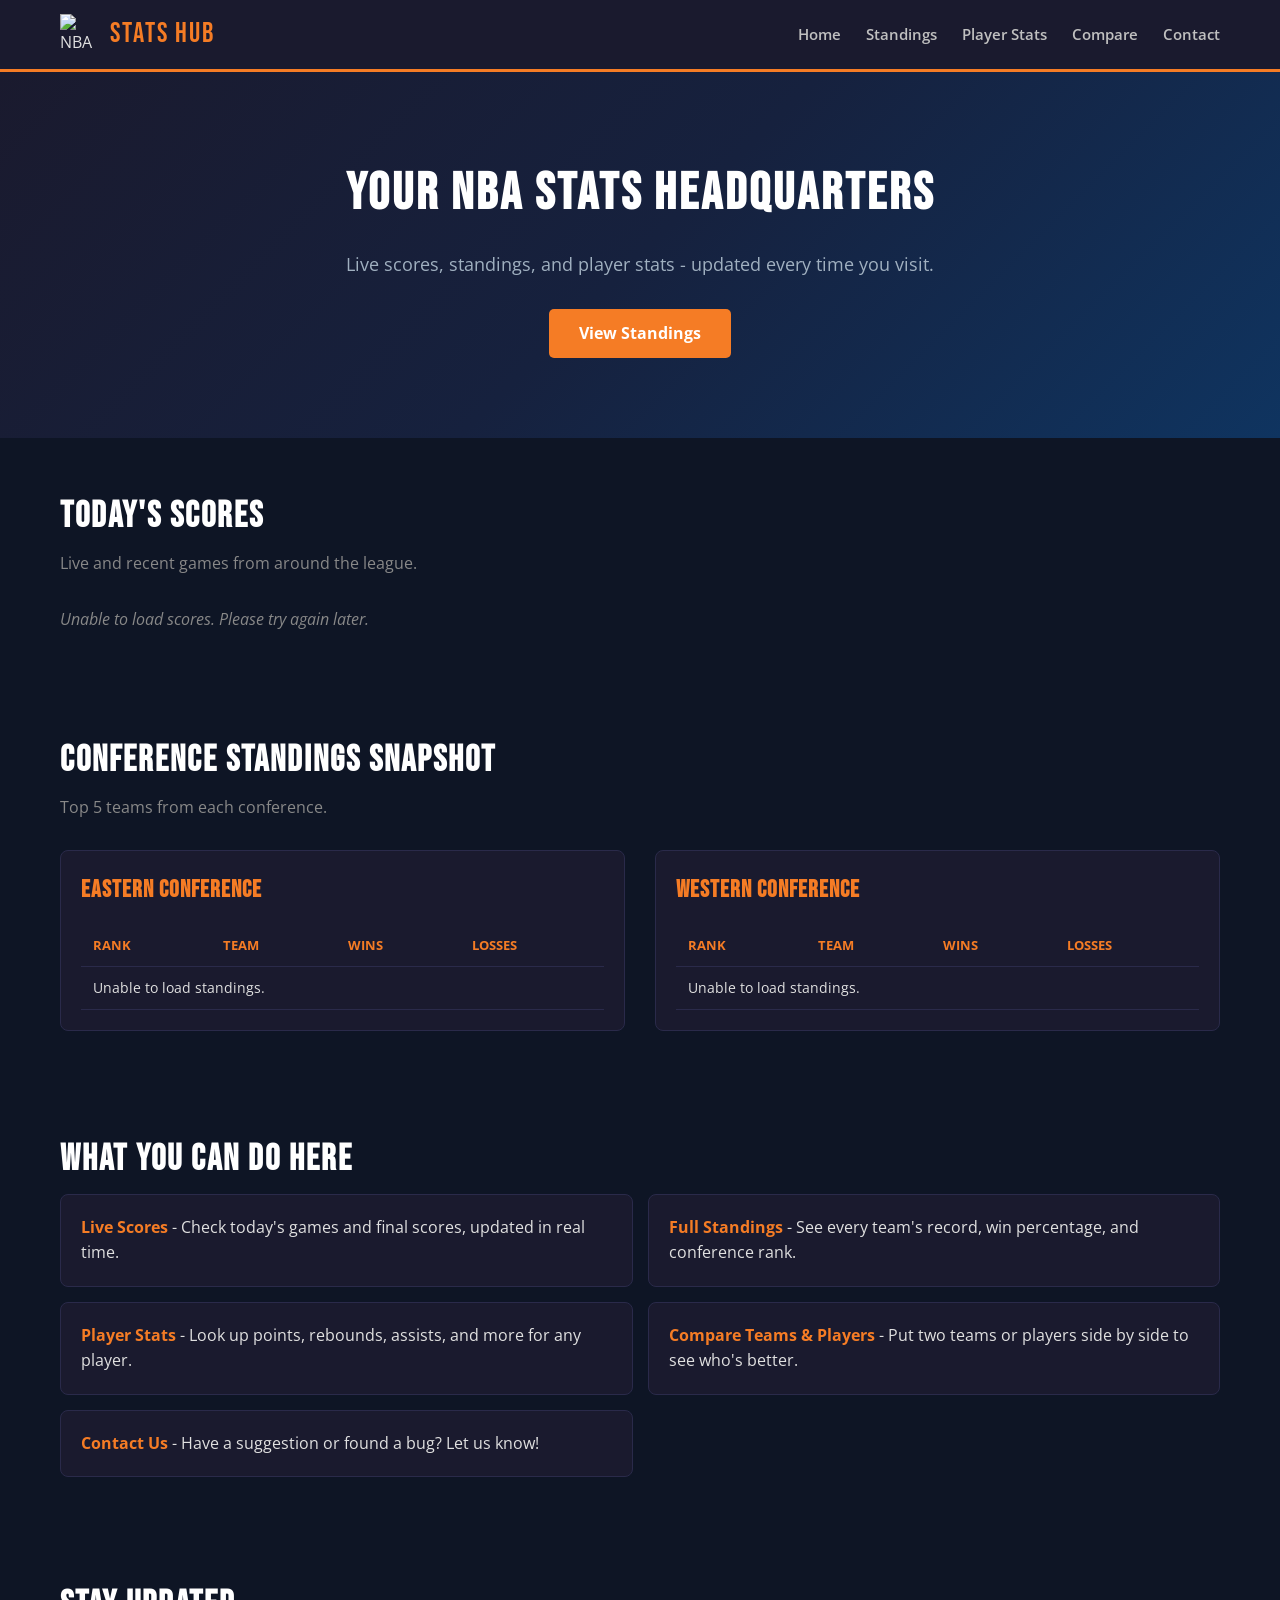
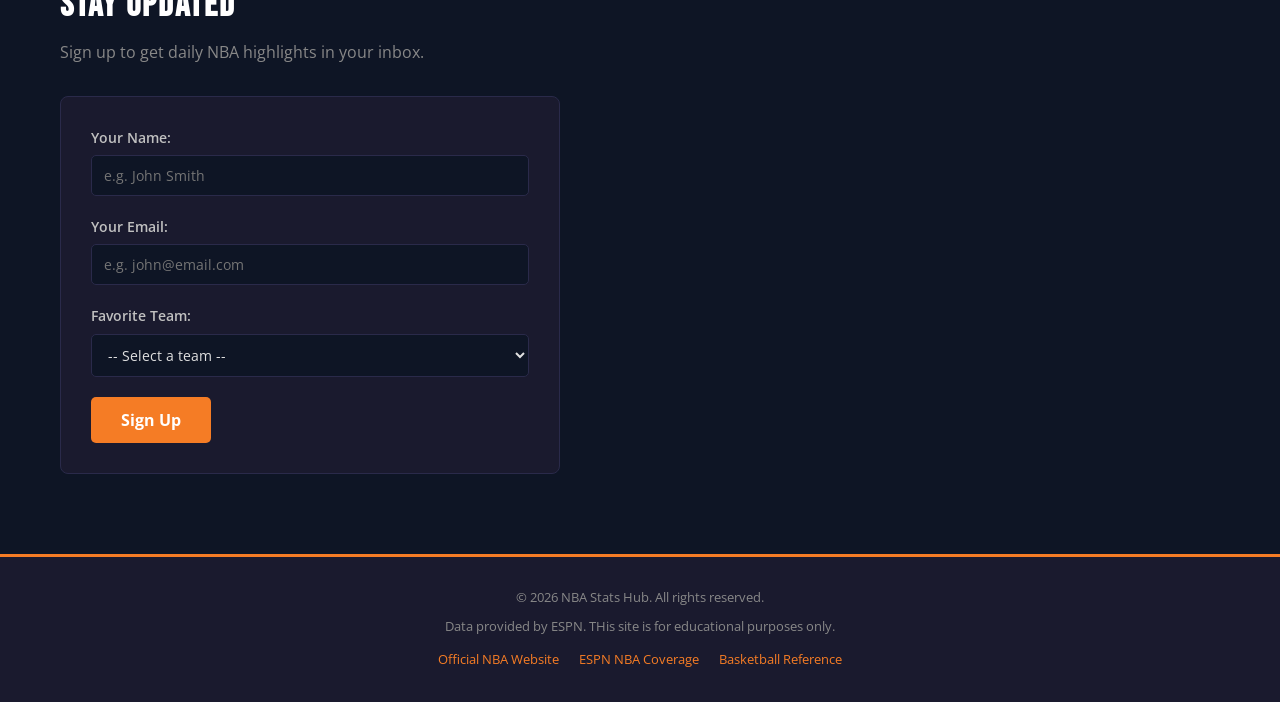
==== index.html @ 016072ae "used Claude to sample a JS script to test functionality." ====
<!DOCTYPE html>
<html lang="en">
    <head>
        <meta charset="UTF-8">
        <meta name="viewport" content="width=device-width, initial-scale=1.0">
        <meta name="description" content="Your one-stop destination for live NBA scores, team standings, players stats, and head-to-head comparisons. Updated every visit.">
        <meta name="author" content="NBA Stats Hub">
        <title>NBA Stats Hub - Live Scores, Stats & Comparisons</title>
        <link href="https://fonts.googleapis.com/css2?family=Bebas+Neue&family=Open+Sans:wght@400;600;700;&display=swap" rel="stylesheet">
        <link rel="stylesheet" href="indexstyles.css">
    </head>
    <body>
        <header>
            <div class="header-container">
                <div class="logo">
                    <img src="https://cdn.nba.com/logos/leagues/logo-nba.svg" alt="NBA Stats Hub Logo" class="logo-img">
                    <span class="logo-text">Stats Hub</span>
                </div>
                <button class="hamburger" id="hamburger" aria-label="Toggle navigation menu">&#9776</button>
                <nav id="nav-menu">
                    <ul class="nav-list">
                        <li>
                            <a href="index.html" class="nav-link active">Home</a>
                        </li>
                        <li>
                            <a href="standings.html" class="nav-link">Standings</a>
                        </li>
                        <li>
                            <a href="player.html" class="nav-link">Player Stats</a>
                        </li>
                        <li>
                            <a href="compare.html" class="nav-link">Compare</a>
                        </li>
                        <li>
                            <a href="contact.html" class="nav-link">Contact</a>
                        </li>
                    </ul>
                </nav>
            </div>
        </header>
        <section class="hero">
            <div class="hero-content">
                <h1>Your NBA Stats Headquarters</h1>
                <p>Live scores, standings, and player stats - updated every time you visit.</p>
                <a href="standings.html" class="hero-btn">View Standings</a>
            </div>
        </section>
        <main>
            <section class="section" id="scores-section">
                <h2 class="section-title">Today's Scores</h2>
                <p class="section-subtitle">Live and recent games from around the league.</p>
                <div class="scores-container" id="scores-container">
                    <p class="loading-msg">Loading scores...</p>
                </div>
            </section>
            <section class="section" id="standings-section">
                <h2 class="section-title">Conference Standings Snapshot</h2>
                <p class="section-subtitle">Top 5 teams from each conference.</p>
                <div class="standings-wrapper">
                    <div class="standings-box">
                        <h3>Eastern Conference</h3>
                        <table class="standings-table">
                            <thead>
                                <tr>
                                    <th>Rank</th>
                                    <th>Team</th>
                                    <th>Wins</th>
                                    <th>Losses</th>
                                </tr>
                            </thead>
                            <tbody id="east-standings">
                                <tr>
                                    <td colspan="4">Loading...</td>
                                </tr>
                            </tbody>
                        </table>
                    </div>
                    <div class="standings-box">
                        <h3>Western Conference</h3>
                        <table class="standings-table">
                            <thead>
                                <tr>
                                    <th>Rank</th>
                                    <th>Team</th>
                                    <th>Wins</th>
                                    <th>Losses</th>
                                </tr>
                            </thead>
                            <tbody id="west-standings">
                                <tr>
                                    <td colspan="4">Loading...</td>
                                </tr>
                            </tbody>
                        </table>
                    </div>
                </div>
            </section>
            <section class="section" id="features-section">
                <h2 class="section-title">What You Can Do Here</h2>
                <ul class="features-list">
                    <li>
                        <strong>Live Scores</strong> - Check today's games and final scores, updated in real time.
                    </li>
                    <li>
                        <strong>Full Standings</strong> - See every team's record, win percentage, and conference rank.
                    </li>
                    <li>
                        <strong>Player Stats</strong> - Look up points, rebounds, assists, and more for any player.
                    </li>
                    <li>
                        <strong>Compare Teams & Players</strong> - Put two teams or players side by side to see who's better.
                    </li>
                    <li>
                        <strong>Contact Us</strong> - Have a suggestion or found a bug? Let us know!
                    </li>
                </ul>
            </section>
            <section class="section" id="signup-section">
                <h2 class="section-title">Stay Updated</h2>
                <p class="section-subtitle">Sign up to get daily NBA highlights in your inbox.</p>
                <form id="signup-form" class="signup-form">
                    <div class="form-group">
                        <label for="user-name">Your Name:</label>
                        <input type="text" id="user-name" name="user-name" placeholder="e.g. John Smith" required>
                    </div>
                    <div class="form-group">
                        <label for="user-email">Your Email:</label>
                        <input type="email" id="user-email" name="user-email" placeholder="e.g. john@email.com" required>
                    </div>
                    <div class="form-group">
                        <label for="fav-team">Favorite Team:</label>
                        <select id="fav-team" name="fav-team">
                            <option value="">-- Select a team --</option>
                        </select>
                    </div>
                    <button type="submit" class="form-btn">Sign Up</button>
                </form>
                <div id="form-message" class="form-message"></div>
            </section>
        </main>
        <footer>
            <div class="footer-content">
                <p>&copy; 2026 NBA Stats Hub. All rights reserved.</p>
                <p>Data provided by ESPN. THis site is for educational purposes only.</p>
                <ul class="footer-links">
                    <li>
                        <a href="https://www.nba.com" target="_blank" rel="noopener noreferrer">Official NBA Website</a>
                    </li>
                    <li>
                        <a href="https://www.espn.com/nba/" target="_blank" rel="noopener noreferrer">ESPN NBA Coverage</a>
                    </li>
                    <li>
                        <a href="https://www.basketball-reference.com" target="_blank" rel="noopener noreferrer">Basketball Reference</a>
                    </li>
                </ul>
            </div>
        </footer>
        <script src="indexjs.js"></script>
    </body>
</html>
---- indexstyles.css ----
* {
    margin: 0;
    padding: 0;
    box-sizing: border-box;
}

body {
    font-family: "Open Sans", sans-serif;
    background-color: #0e1525;
    color: #e0e0e0;
    line-height: 1.6;
}

a {
    text-decoration: none;
    color: inherit;
}

img {
    max-width: 100%;
    height: auto;
}

header {
    background-color: #1a1a2e;
    border-bottom: 3px solid #f57c25;
    position: sticky;
    top: 0;
    z-index: 100;
}

.header-container {
    max-width: 1200px;
    margin: 0 auto;
    padding: 12px 20px;
    display: flex;
    justify-content: space-between;
    align-items: center;
}

.logo {
    display: flex;
    align-items: center;
    gap: 10px;
}

.logo-img {
    width: 40px;
    height: 40px;
}

.logo-text {
    font-family: "Bebas Neue", cursive;
    font-size: 28px;
    color: #f57c25;
    letter-spacing: 2px;
}

.hamburger {
    display: none;
    background: none;
    border: none;
    color: #f57c25;
    font-size: 28px;
    cursor: pointer;
}

.nav-list {
    list-style: none;
    display: flex;
    gap: 25px;
}

.nav-link {
    font-size: 15px;
    font-weight: 600;
    color: #c0c0c0;
    padding: 5px 0;
    transition: color 0.3s;
}

.nav-link:hover,
.nav-link:active {
    color: #f57c25;
    border-bottom: 2px solid #f57c25;
}

.hero {
    background: linear-gradient(135deg, #1a1a2e 0%, #16213e 50%, #0f3460 100%);
    text-align: center;
    padding: 80px 20px;
}

.hero h1 {
    font-family: "Bebas Neue", cursive;
    font-size: 52px;
    color: #ffffff;
    letter-spacing: 3px;
    margin-bottom: 15px;
}

.hero p {
    font-size: 18px;
    color: #a0b0c0;
    margin-bottom: 30px;
}

.hero-btn {
    display: inline-block;
    background-color: #f57c25;
    color: #ffffff;
    padding: 12px 30px;
    border-radius: 5px;
    font-weight: 700;
    font-size: 16px;
    transition: background-color 0.3s;
}

.hero-btn:hover {
    background-color: #d4691e;
}

.section {
    max-width: 1200px;
    margin: 0 auto;
    padding: 50px 20px;
}

.section-title {
    font-family: "Bebas Neue", cursive;
    font-size: 36px;
    color: #ffffff;
    letter-spacing: 2px;
    margin-bottom: 5px;
}

.section-subtitle {
    color: #888;
    margin-bottom: 30px;
}

.scores-container {
    display: flex;
    flex-wrap: wrap;
    gap: 15px;
}

.scored-card {
    background-color: #1a1a2e;
    border: 1px solid #2a2a4a;
    border-radius: 8px;
    padding: 20px;
    min-width: 250px;
    text-align: center;
    transition: border-color 0.3s;
}

.score-card:hover {
    border-color: #f57c25;
}

.score-card .teams {
    display: flex;
    justify-content: space-between;
    align-items: center;
    margin-bottom: 10px;
}

.score-card .team {
    display: flex;
    flex-direction: column;
    align-items: center;
    gap: 5px;
}

.score-card .team img {
    width: 50px;
    height: 50px;
}

.score-card .team-name {
    font-weight: 700;
    font-size: 14px;
}

.score-card .vs {
    font-family: "Bebas Neue", cursive;
    font-size: 20px;
    color: #f57c25;
}

.score-card .score {
    font-family: "Bebas Neue", cursive;
    font-size: 28px;
    color: #ffffff;
    margin-bottom: 5px;
}

.score-card .status {
    font-size: 12px;
    color: #888;
    text-transform: uppercase;
}

.score-card .status.live {
    color: #ff4444;
    font-weight: 700;
}

.loading-msg {
    color: #888;
    font-style: italic;
}

.no-games-msg {
    color: #888;
    font-style: italic;
    text-align: center;
    padding: 20px;
}

.standings-wrapper {
    display: flex;
    flex-wrap: wrap;
    gap: 30px;
}

.standings-box {
    flex: 1 1 400px;
    background-color: #1a1a2e;
    border-radius: 8px;
    padding: 20px;
    border: 1px solid #2a2a4a;
}

.standings-box h3 {
    font-family: "Bebas Neue", cursive;
    font-size: 24px;
    color: #f57c25;
    margin-bottom: 15px;
    letter-spacing: 1px;
}

.standings-table {
    width: 100%;
    border-collapse: collapse;
}

.standings-table th,
.standings-table td {
    padding: 10px 12px;
    text-align: left;
    border-bottom: 1px solid #2a2a4a;
}

.standings-table th {
    color: #f57c25;
    font-size: 13px;
    text-transform: uppercase;
}

.standings-table td {
    font-size: 14px;
}

.standings-table tbody tr:hover {
    background-color: #16213e;
}

.features-list {
    list-style: none;
    display: grid;
    grid-template-columns: 1fr 1fr;
    gap: 15px;
}

.features-list li {
    background-color: #1a1a2e;
    border: 1px solid #2a2a4a;
    border-radius: 8px;
    padding: 20px;
    transition: border-color 0.3s;
}

.features-list li:hover {
    border-color: #f57c25;
}

.features-list li strong {
    color: #f57c25;
}

.signup-form {
    max-width: 500px;
    background-color: #1a1a2e;
    border: 1px solid #2a2a4a;
    border-radius: 8px;
    padding: 30px;
}

.form-group {
    margin-bottom: 20px;
}

.form-group label {
    display: block;
    margin-bottom: 6px;
    font-weight: 600;
    font-size: 14px;
    color: #c0c0c0;
}

.form-group input,
.form-group select {
    width: 100%;
    padding: 10px 12px;
    border: 1px solid #2a2a4a;
    border-radius: 5px;
    background-color: #0e1525;
    color: #e0e0e0;
    font-size: 14px;
    font-family: "Open Sans", sans-serif;
}

.form-group input:focus,
.form-group select:focus {
    outline: none;
    border-color: #f57c25;
}

.form-btn {
    background-color: #f57c25;
    color: #ffffff;
    border: none;
    padding: 12px 30px;
    border-radius: 5px;
    font-size: 16px;
    font-weight: 700;
    cursor: pointer;
    font-family: "Open Sans", sans-serif;
    transition: background-color 0.3s;
}

.form-btn:hover {
    background-color: #d4691e;
}

.form-message {
    margin-top: 15px;
    padding: 12px;
    border-radius: 5px;
    font-weight: 600;
    display: none;
}

.form-message.success {
    display: block;
    background-color: #1a3d1a;
    color: #66cc66;
    border: 1px solid #2a5a2a;
}

.form-message.error {
    display: block;
    background-color: #3d1a1a;
    color: #cc6666;
    border: 1px solid #5a2a2a;
}

footer {
    background-color: #1a1a2e;
    border-top: 3px solid #f57c25;
    text-align: center;
    padding: 30px 20px;
    margin-top: 30px;
}

.footer-content p {
    font-size: 13px;
    color: #888;
    margin-bottom: 8px;
}

.footer-links {
    list-style: none;
    display: flex;
    justify-content: center;
    gap: 20px;
    margin-top: 10px;
}

.footer-links a {
    color: #f57c25;
    font-size: 13px;
    transition: color 0.3s;
}

.footer-links a:hover {
    color: #ffffff;
}

@media (max-width: 768px) {
    .hamburger {
        display: block;
    }

    #nav-menu {
        display: none;
        width: 100%
    }

    #nav-menu.open {
        display: block;
    }

    .header-container {
        flex-wrap: wrap;
    }

    .nav-list {
        flex-direction: column;
        gap: 0;
        width: 100%;
        margin-top: 10px;
    }

    .nav-link {
        display: block;
        padding: 10px 0;
        border-bottom: 1px solid #2a2a4a;
    }

    .hero h1 {
        font-size: 36px;
    }

    .hero p {
        font-size: 16px;
    }

    .features-list {
        grid-template-columns: 1fr;
    }

    .standings-wrapper {
        flex-direction: column;
    }

    .footer-links {
        flex-direction: column;
        gap: 8px;
    }
}

@media (max-width: 480px) {
    .hero h1 {
        font-size: 28px;
    }

    .section-title {
        font-size: 28px;
    }

    .score-card {
        min-width: 100%
    }
}
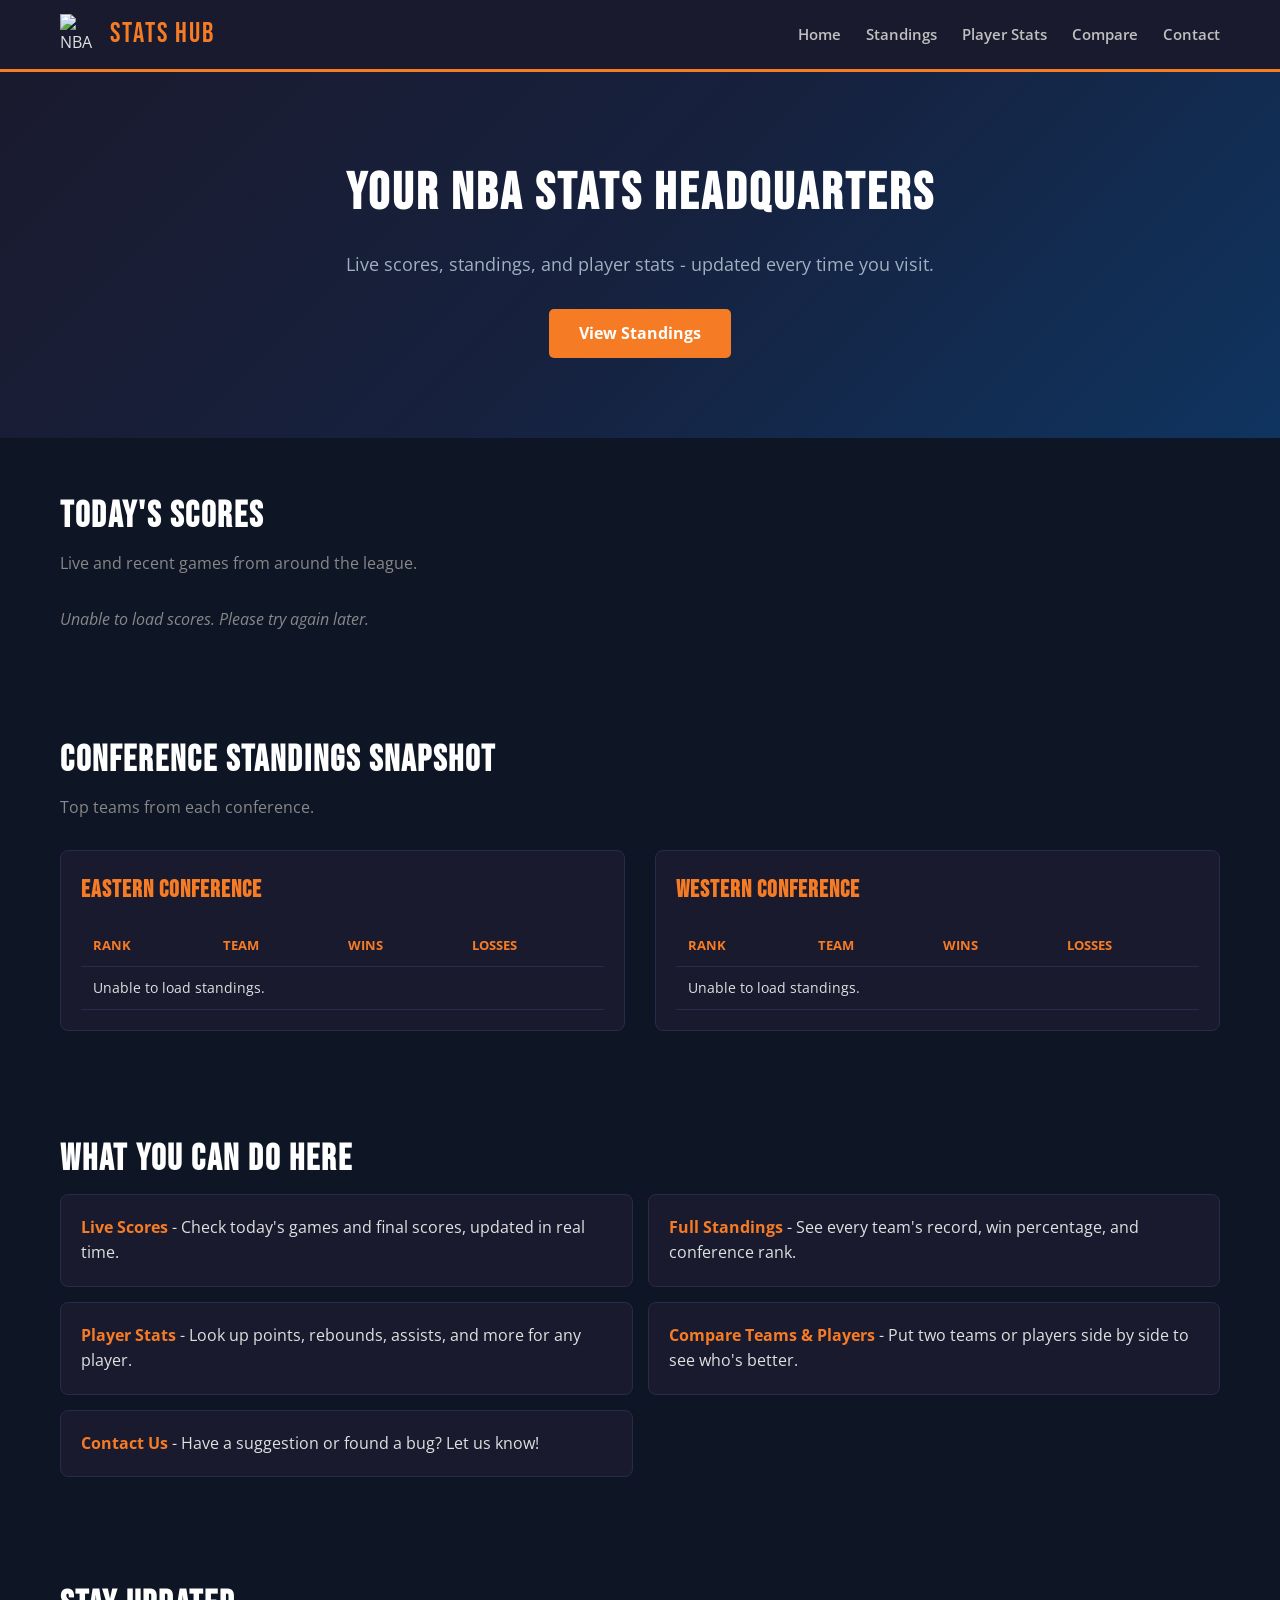
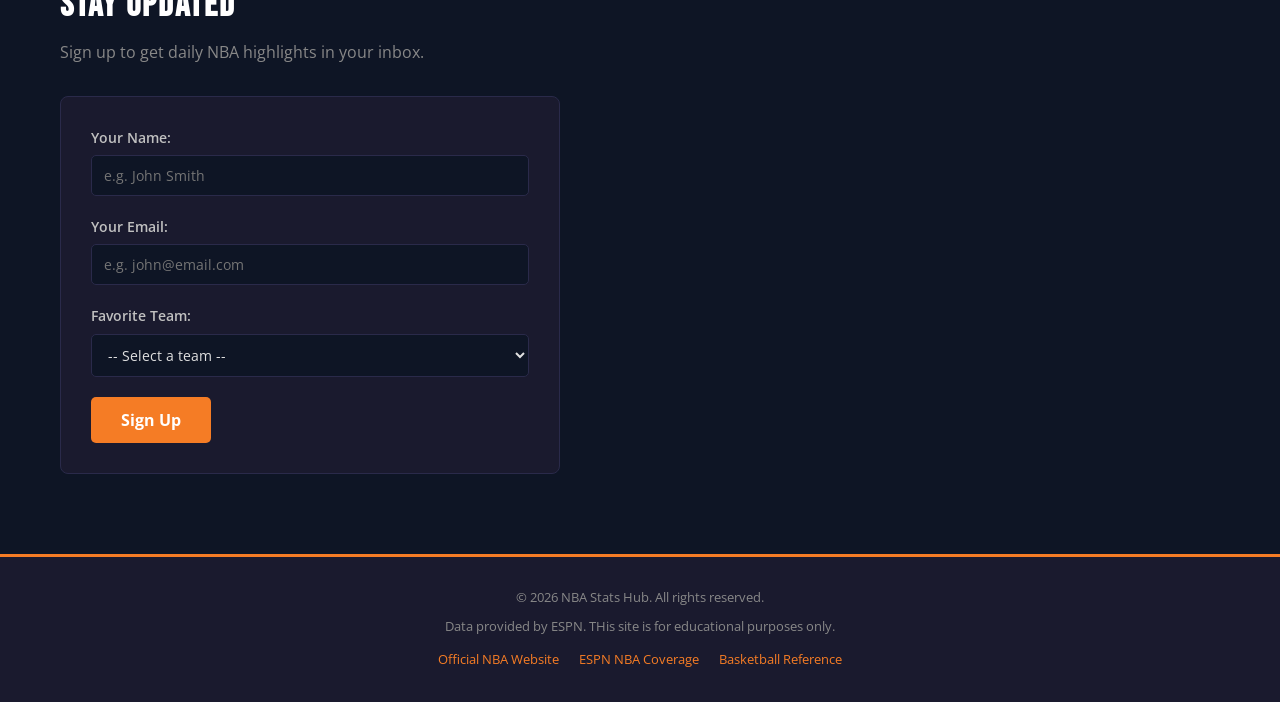
==== commit 8e77789f: "." ====
--- a/index.html
+++ b/index.html
@@ -7,7 +7,7 @@
         <meta name="author" content="NBA Stats Hub">
         <title>NBA Stats Hub - Live Scores, Stats & Comparisons</title>
         <link href="https://fonts.googleapis.com/css2?family=Bebas+Neue&family=Open+Sans:wght@400;600;700;&display=swap" rel="stylesheet">
-        <link rel="stylesheet" href="indexstyles.css">
+        <link rel="stylesheet" href="styles.css">
     </head>
     <body>
         <header>
@@ -55,7 +55,7 @@
             </section>
             <section class="section" id="standings-section">
                 <h2 class="section-title">Conference Standings Snapshot</h2>
-                <p class="section-subtitle">Top 5 teams from each conference.</p>
+                <p class="section-subtitle">Top teams from each conference.</p>
                 <div class="standings-wrapper">
                     <div class="standings-box">
                         <h3>Eastern Conference</h3>
@@ -155,6 +155,6 @@
                 </ul>
             </div>
         </footer>
-        <script src="indexjs.js"></script>
+        <script src="script.js"></script>
     </body>
 </html>
--- a/styles.css
+++ b/styles.css
@@ -0,0 +1,467 @@
+* {
+    margin: 0;
+    padding: 0;
+    box-sizing: border-box;
+}
+
+body {
+    font-family: "Open Sans", sans-serif;
+    background-color: #0e1525;
+    color: #e0e0e0;
+    line-height: 1.6;
+}
+
+a {
+    text-decoration: none;
+    color: inherit;
+}
+
+img {
+    max-width: 100%;
+    height: auto;
+}
+
+header {
+    background-color: #1a1a2e;
+    border-bottom: 3px solid #f57c25;
+    position: sticky;
+    top: 0;
+    z-index: 100;
+}
+
+.header-container {
+    max-width: 1200px;
+    margin: 0 auto;
+    padding: 12px 20px;
+    display: flex;
+    justify-content: space-between;
+    align-items: center;
+}
+
+.logo {
+    display: flex;
+    align-items: center;
+    gap: 10px;
+}
+
+.logo-img {
+    width: 40px;
+    height: 40px;
+}
+
+.logo-text {
+    font-family: "Bebas Neue";
+    font-size: 28px;
+    color: #f57c25;
+    letter-spacing: 2px;
+}
+
+.hamburger {
+    display: none;
+    background: none;
+    border: none;
+    color: #f57c25;
+    font-size: 28px;
+    cursor: pointer;
+}
+
+.nav-list {
+    list-style: none;
+    display: flex;
+    gap: 25px;
+}
+
+.nav-link {
+    font-size: 15px;
+    font-weight: 600;
+    color: #c0c0c0;
+    padding: 5px 0;
+    transition: color 0.3s;
+}
+
+.nav-link:hover,
+.nav-link:active {
+    color: #f57c25;
+    border-bottom: 2px solid #f57c25;
+}
+
+.hero {
+    background: linear-gradient(135deg, #1a1a2e 0%, #16213e 50%, #0f3460 100%);
+    text-align: center;
+    padding: 80px 20px;
+}
+
+.hero h1 {
+    font-family: "Bebas Neue";
+    font-size: 52px;
+    color: #ffffff;
+    letter-spacing: 3px;
+    margin-bottom: 15px;
+}
+
+.hero p {
+    font-size: 18px;
+    color: #a0b0c0;
+    margin-bottom: 30px;
+}
+
+.hero-btn {
+    display: inline-block;
+    background-color: #f57c25;
+    color: #ffffff;
+    padding: 12px 30px;
+    border-radius: 5px;
+    font-weight: 700;
+    font-size: 16px;
+    transition: background-color 0.3s;
+}
+
+.hero-btn:hover {
+    background-color: #d4691e;
+}
+
+.section {
+    max-width: 1200px;
+    margin: 0 auto;
+    padding: 50px 20px;
+}
+
+.section-title {
+    font-family: "Bebas Neue";
+    font-size: 36px;
+    color: #ffffff;
+    letter-spacing: 2px;
+    margin-bottom: 5px;
+}
+
+.section-subtitle {
+    color: #888;
+    margin-bottom: 30px;
+}
+
+.scores-container {
+    display: flex;
+    flex-wrap: wrap;
+    gap: 15px;
+}
+
+.scored-card {
+    background-color: #1a1a2e;
+    border: 1px solid #2a2a4a;
+    border-radius: 8px;
+    padding: 20px;
+    min-width: 250px;
+    text-align: center;
+    transition: border-color 0.3s;
+}
+
+.score-card:hover {
+    border-color: #f57c25;
+}
+
+.score-card .teams {
+    display: flex;
+    justify-content: space-between;
+    align-items: center;
+    margin-bottom: 10px;
+}
+
+.score-card .team {
+    display: flex;
+    flex-direction: column;
+    align-items: center;
+    gap: 5px;
+}
+
+.score-card .team img {
+    width: 50px;
+    height: 50px;
+}
+
+.score-card .team-name {
+    font-weight: 700;
+    font-size: 14px;
+}
+
+.score-card .vs {
+    font-family: "Bebas Neue";
+    font-size: 20px;
+    color: #f57c25;
+}
+
+.score-card .score {
+    font-family: "Bebas Neue";
+    font-size: 28px;
+    color: #ffffff;
+    margin-bottom: 5px;
+}
+
+.score-card .status {
+    font-size: 12px;
+    color: #888;
+    text-transform: uppercase;
+}
+
+.score-card .status.live {
+    color: #ff4444;
+    font-weight: 700;
+}
+
+.loading-msg {
+    color: #888;
+    font-style: italic;
+}
+
+.no-games-msg {
+    color: #888;
+    font-style: italic;
+    text-align: center;
+    padding: 20px;
+}
+
+.standings-wrapper {
+    display: flex;
+    flex-wrap: wrap;
+    gap: 30px;
+}
+
+.standings-box {
+    flex: 1 1 400px;
+    background-color: #1a1a2e;
+    border-radius: 8px;
+    padding: 20px;
+    border: 1px solid #2a2a4a;
+}
+
+.standings-box h3 {
+    font-family: "Bebas Neue";
+    font-size: 24px;
+    color: #f57c25;
+    margin-bottom: 15px;
+    letter-spacing: 1px;
+}
+
+.standings-table {
+    width: 100%;
+    border-collapse: collapse;
+}
+
+.standings-table th,
+.standings-table td {
+    padding: 10px 12px;
+    text-align: left;
+    border-bottom: 1px solid #2a2a4a;
+}
+
+.standings-table th {
+    color: #f57c25;
+    font-size: 13px;
+    text-transform: uppercase;
+}
+
+.standings-table td {
+    font-size: 14px;
+}
+
+.standings-table tbody tr:hover {
+    background-color: #16213e;
+}
+
+.features-list {
+    list-style: none;
+    display: grid;
+    grid-template-columns: 1fr 1fr;
+    gap: 15px;
+}
+
+.features-list li {
+    background-color: #1a1a2e;
+    border: 1px solid #2a2a4a;
+    border-radius: 8px;
+    padding: 20px;
+    transition: border-color 0.3s;
+}
+
+.features-list li:hover {
+    border-color: #f57c25;
+}
+
+.features-list li strong {
+    color: #f57c25;
+}
+
+.signup-form {
+    max-width: 500px;
+    background-color: #1a1a2e;
+    border: 1px solid #2a2a4a;
+    border-radius: 8px;
+    padding: 30px;
+}
+
+.form-group {
+    margin-bottom: 20px;
+}
+
+.form-group label {
+    display: block;
+    margin-bottom: 6px;
+    font-weight: 600;
+    font-size: 14px;
+    color: #c0c0c0;
+}
+
+.form-group input,
+.form-group select {
+    width: 100%;
+    padding: 10px 12px;
+    border: 1px solid #2a2a4a;
+    border-radius: 5px;
+    background-color: #0e1525;
+    color: #e0e0e0;
+    font-size: 14px;
+    font-family: "Open Sans", sans-serif;
+}
+
+.form-group input:focus,
+.form-group select:focus {
+    outline: none;
+    border-color: #f57c25;
+}
+
+.form-btn {
+    background-color: #f57c25;
+    color: #ffffff;
+    border: none;
+    padding: 12px 30px;
+    border-radius: 5px;
+    font-size: 16px;
+    font-weight: 700;
+    cursor: pointer;
+    font-family: "Open Sans", sans-serif;
+    transition: background-color 0.3s;
+}
+
+.form-btn:hover {
+    background-color: #d4691e;
+}
+
+.form-message {
+    margin-top: 15px;
+    padding: 12px;
+    border-radius: 5px;
+    font-weight: 600;
+    display: none;
+}
+
+.form-message.success {
+    display: block;
+    background-color: #1a3d1a;
+    color: #66cc66;
+    border: 1px solid #2a5a2a;
+}
+
+.form-message.error {
+    display: block;
+    background-color: #3d1a1a;
+    color: #cc6666;
+    border: 1px solid #5a2a2a;
+}
+
+footer {
+    background-color: #1a1a2e;
+    border-top: 3px solid #f57c25;
+    text-align: center;
+    padding: 30px 20px;
+    margin-top: 30px;
+}
+
+.footer-content p {
+    font-size: 13px;
+    color: #888;
+    margin-bottom: 8px;
+}
+
+.footer-links {
+    list-style: none;
+    display: flex;
+    justify-content: center;
+    gap: 20px;
+    margin-top: 10px;
+}
+
+.footer-links a {
+    color: #f57c25;
+    font-size: 13px;
+    transition: color 0.3s;
+}
+
+.footer-links a:hover {
+    color: #ffffff;
+}
+
+@media (max-width: 768px) {
+    .hamburger {
+        display: block;
+    }
+
+    #nav-menu {
+        display: none;
+        width: 100%
+    }
+
+    #nav-menu.open {
+        display: block;
+    }
+
+    .header-container {
+        flex-wrap: wrap;
+    }
+
+    .nav-list {
+        flex-direction: column;
+        gap: 0;
+        width: 100%;
+        margin-top: 10px;
+    }
+
+    .nav-link {
+        display: block;
+        padding: 10px 0;
+        border-bottom: 1px solid #2a2a4a;
+    }
+
+    .hero h1 {
+        font-size: 36px;
+    }
+
+    .hero p {
+        font-size: 16px;
+    }
+
+    .features-list {
+        grid-template-columns: 1fr;
+    }
+
+    .standings-wrapper {
+        flex-direction: column;
+    }
+
+    .footer-links {
+        flex-direction: column;
+        gap: 8px;
+    }
+}
+
+@media (max-width: 480px) {
+    .hero h1 {
+        font-size: 28px;
+    }
+
+    .section-title {
+        font-size: 28px;
+    }
+
+    .score-card {
+        min-width: 100%
+    }
+}
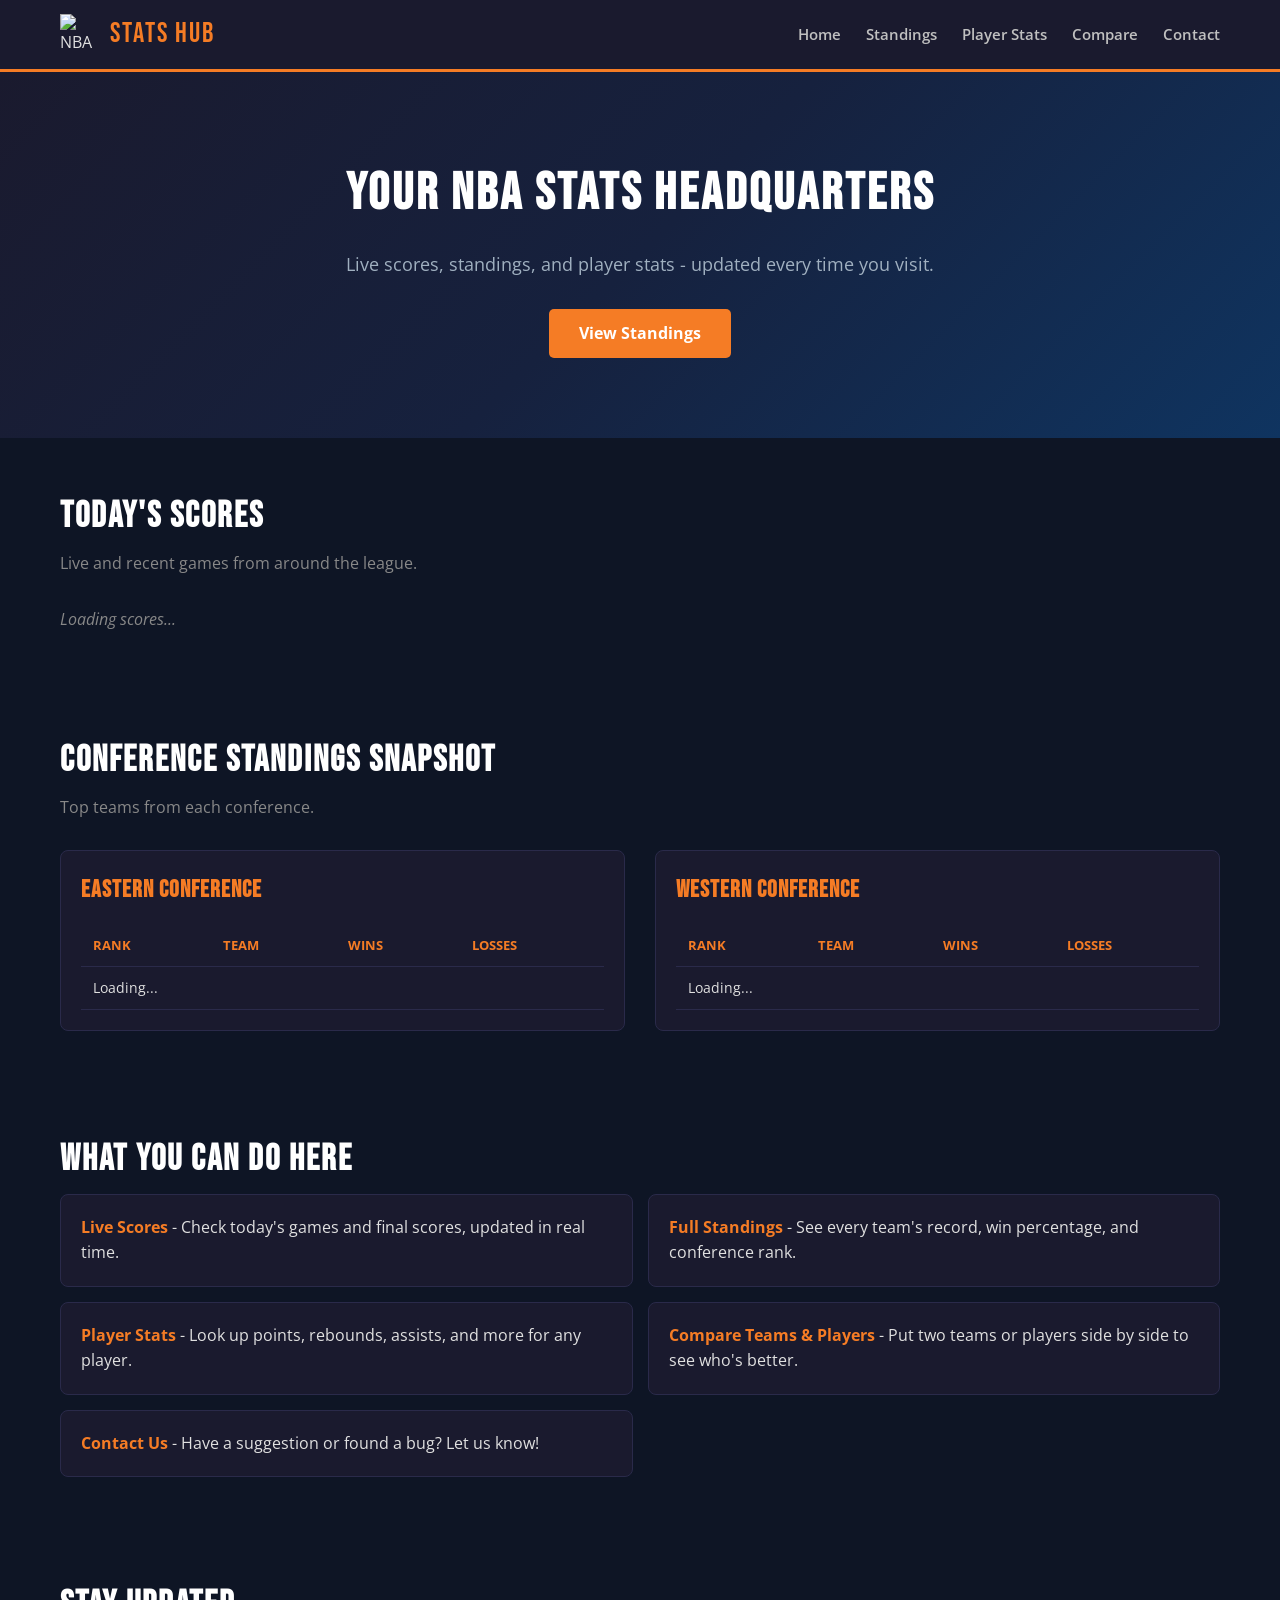
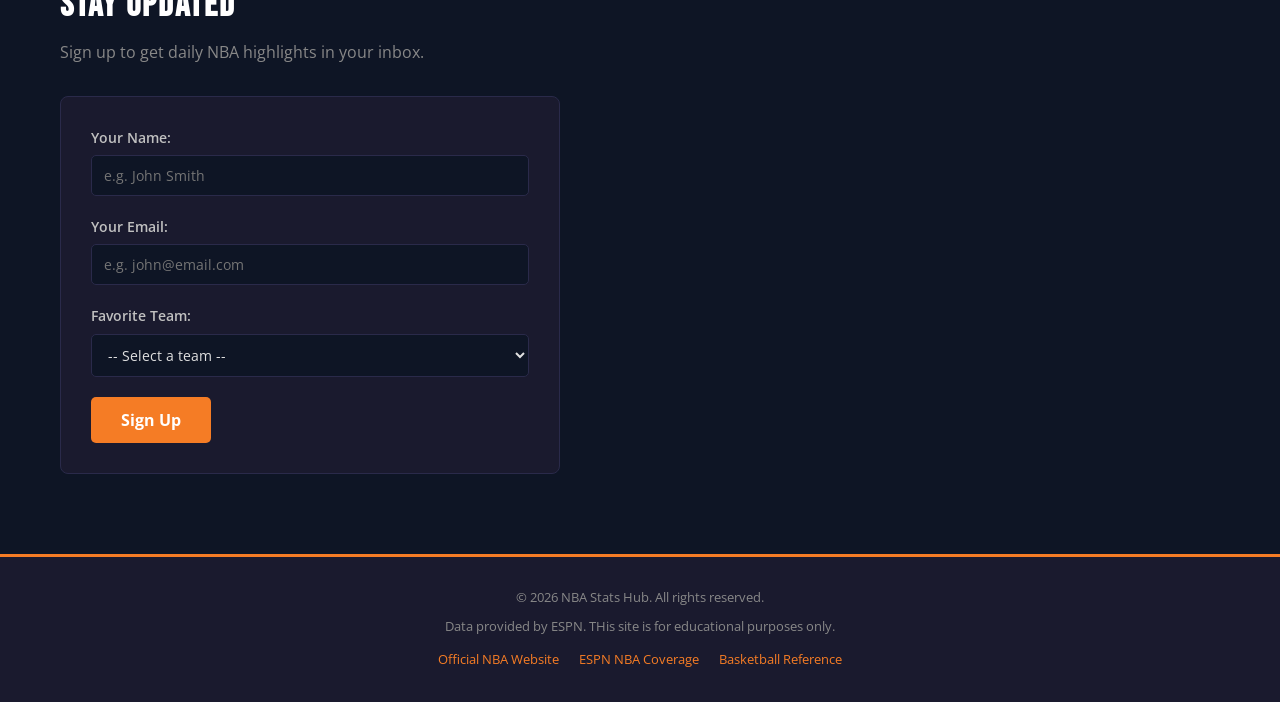
==== commit 01e6ce81: "test" ====
--- a/index.html
+++ b/index.html
@@ -155,6 +155,6 @@
                 </ul>
             </div>
         </footer>
-        <script src="script.js"></script>
+        <script src="2script.js"></script>
     </body>
 </html>
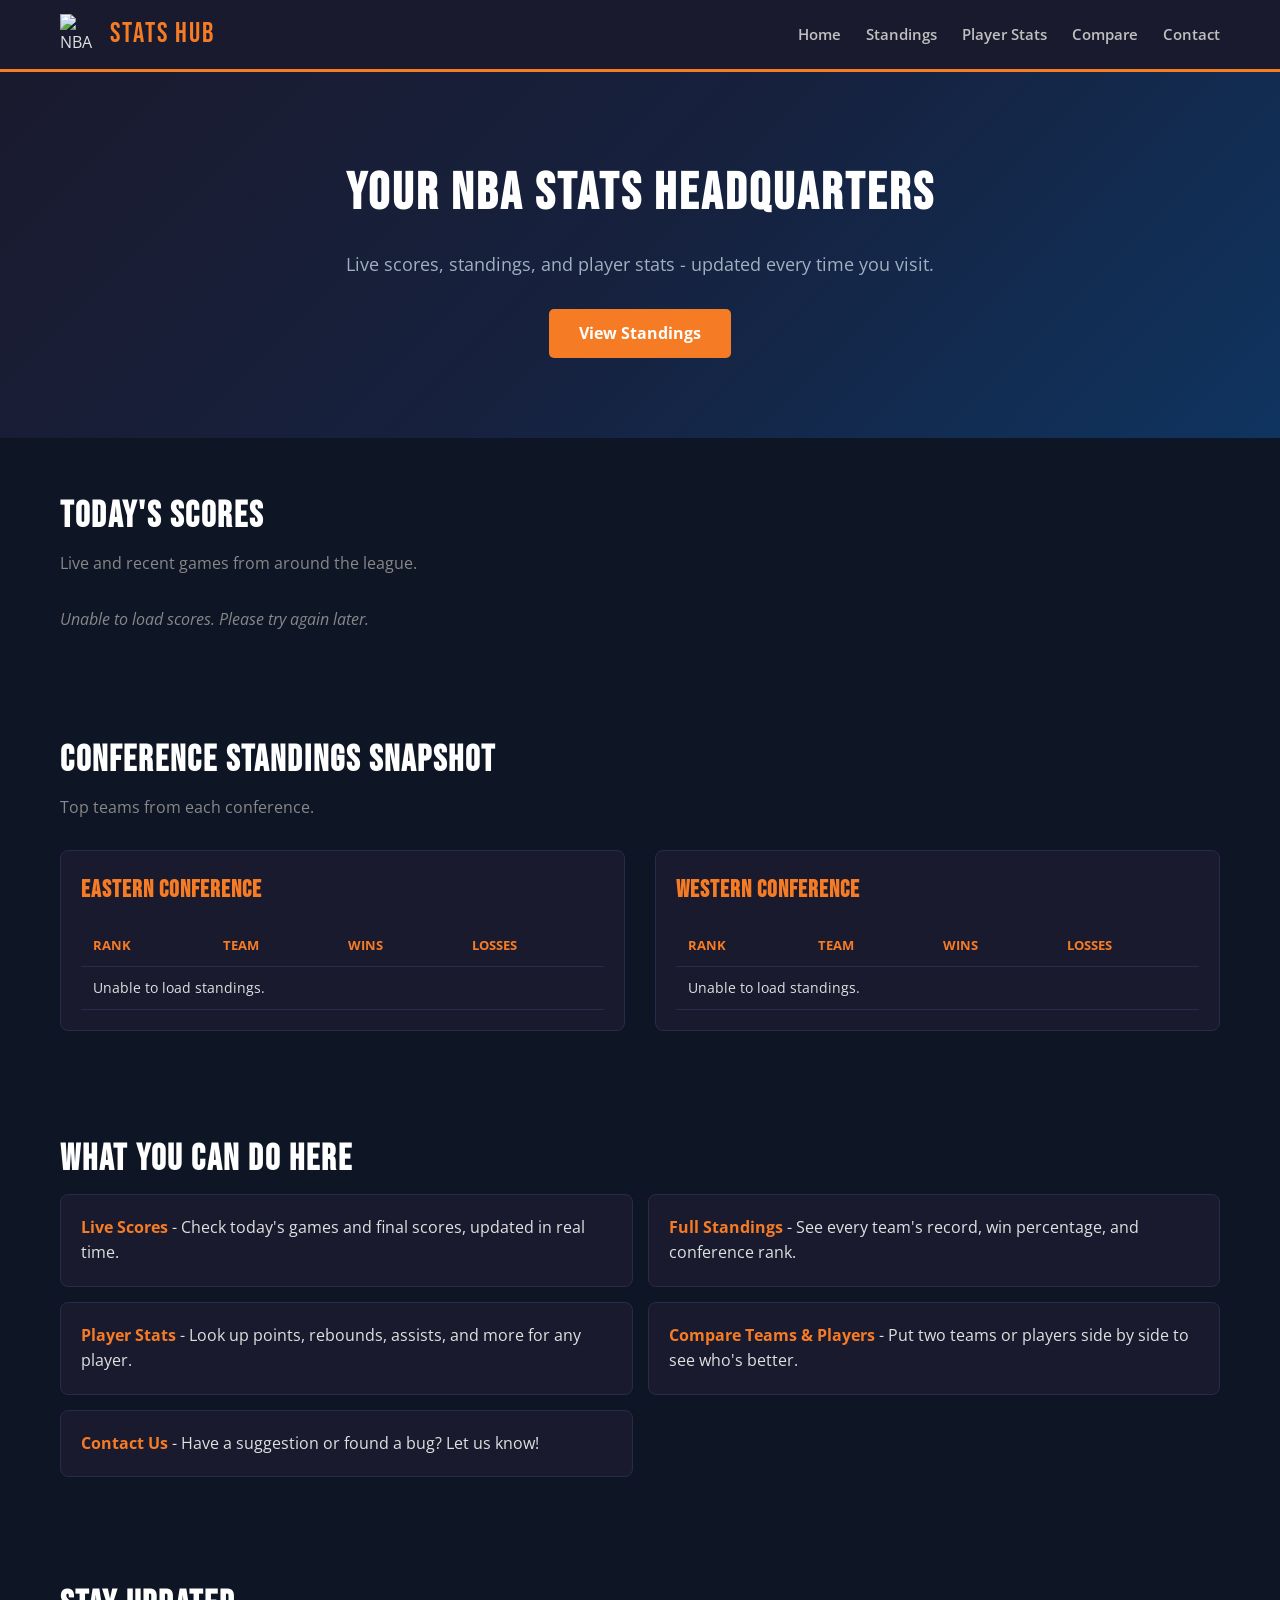
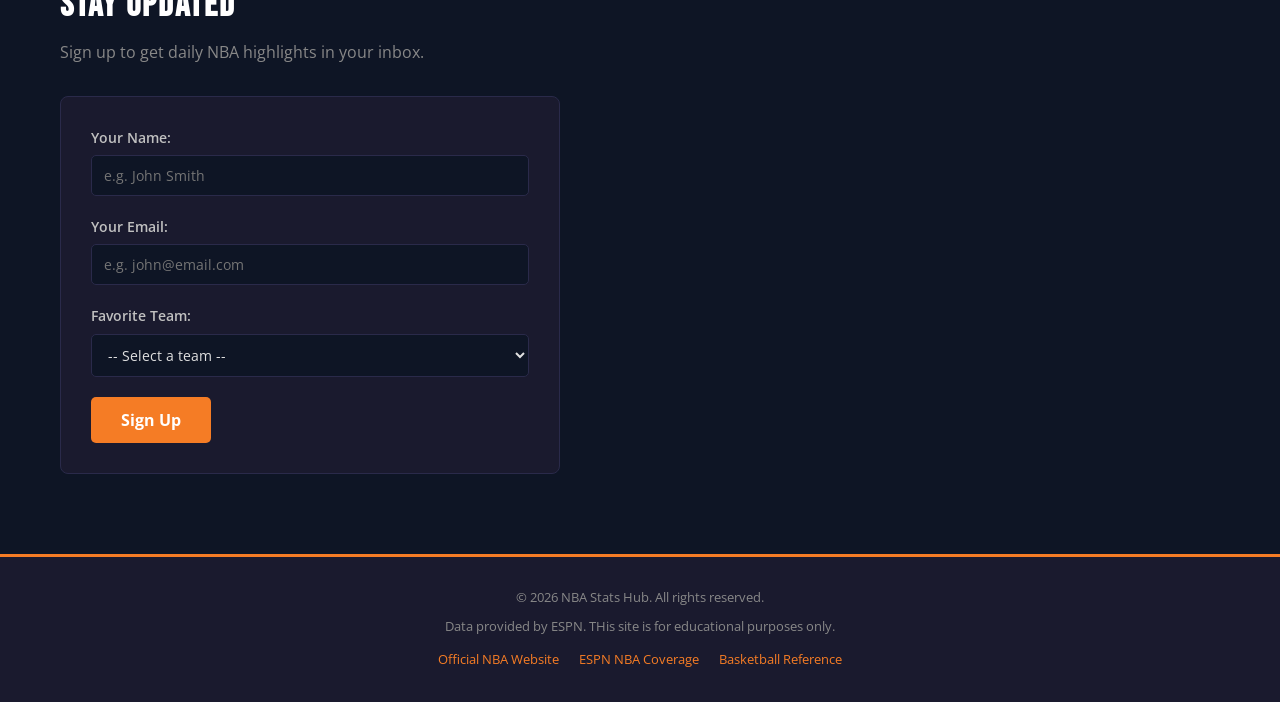
==== commit 41d76ded: "reinstert js" ====
--- a/index.html
+++ b/index.html
@@ -155,6 +155,6 @@
                 </ul>
             </div>
         </footer>
-        <script src="2script.js"></script>
+        <script src="script.js"></script>
     </body>
 </html>
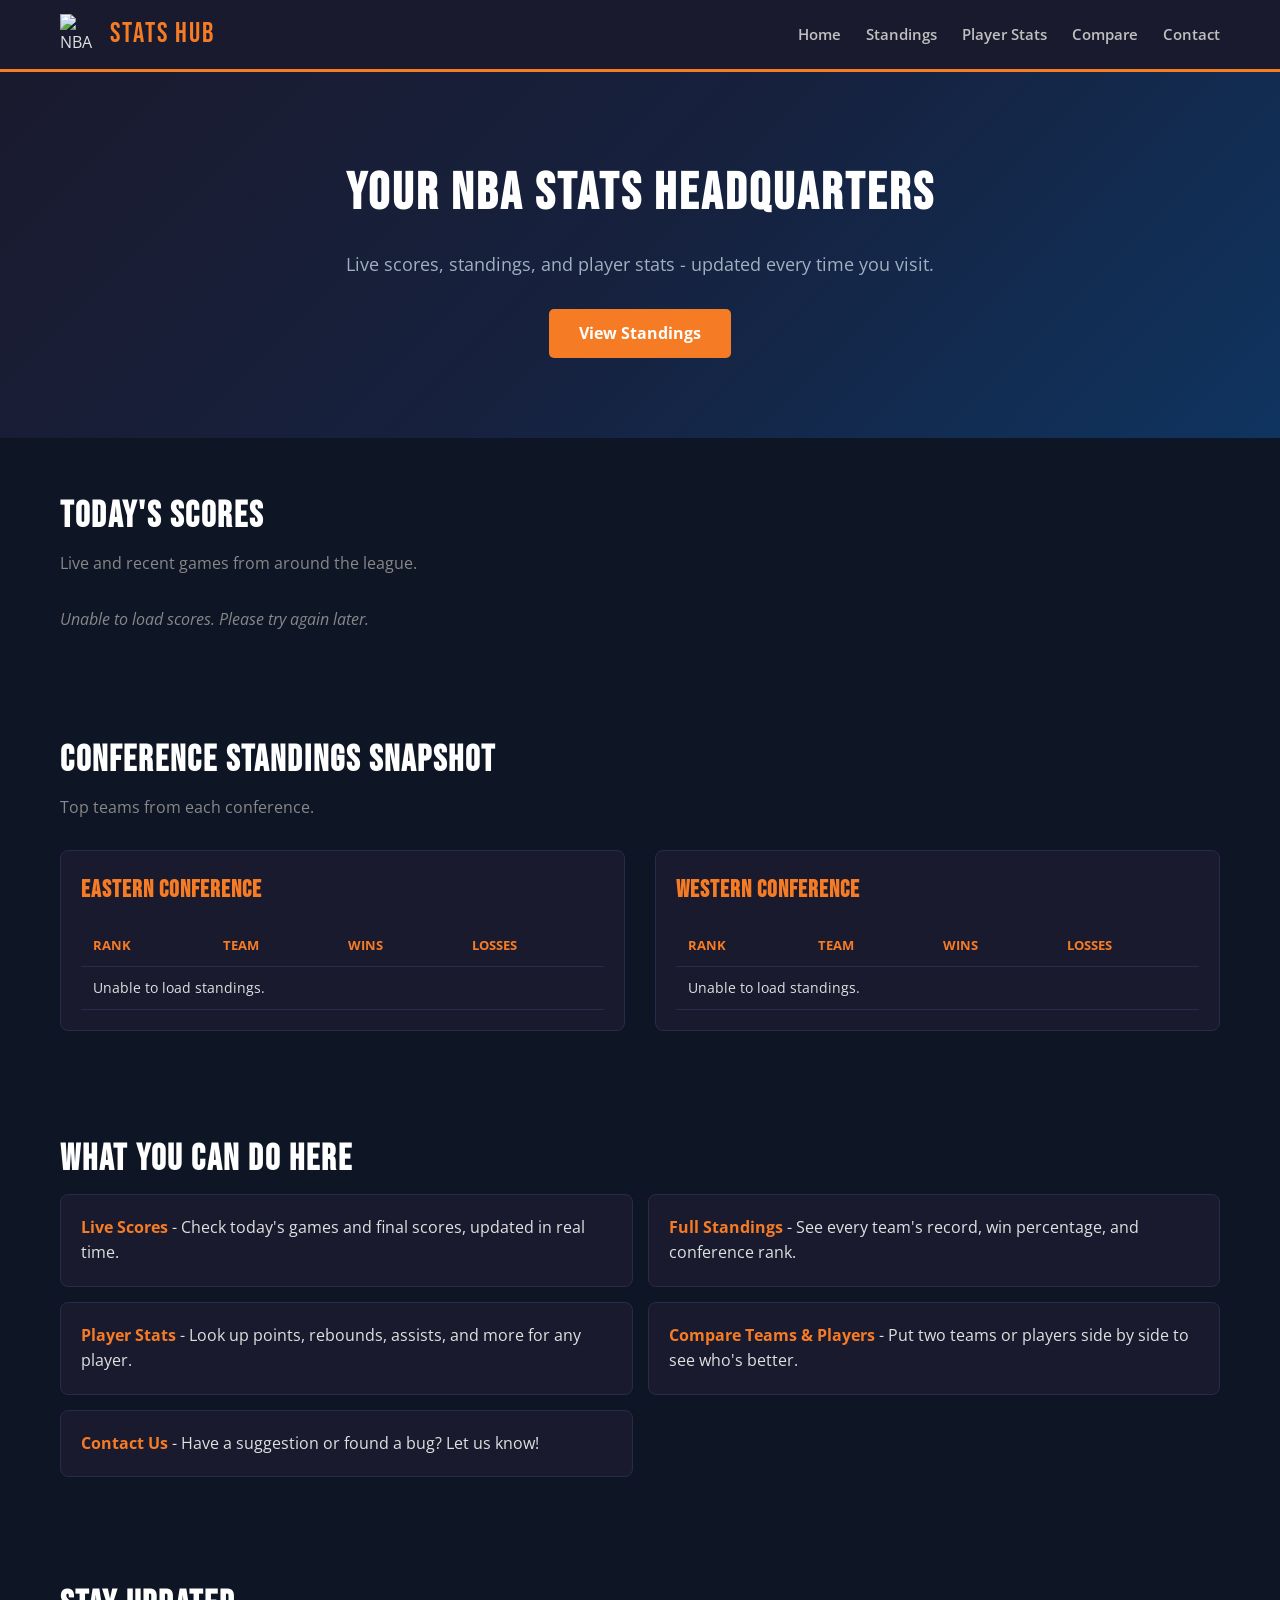
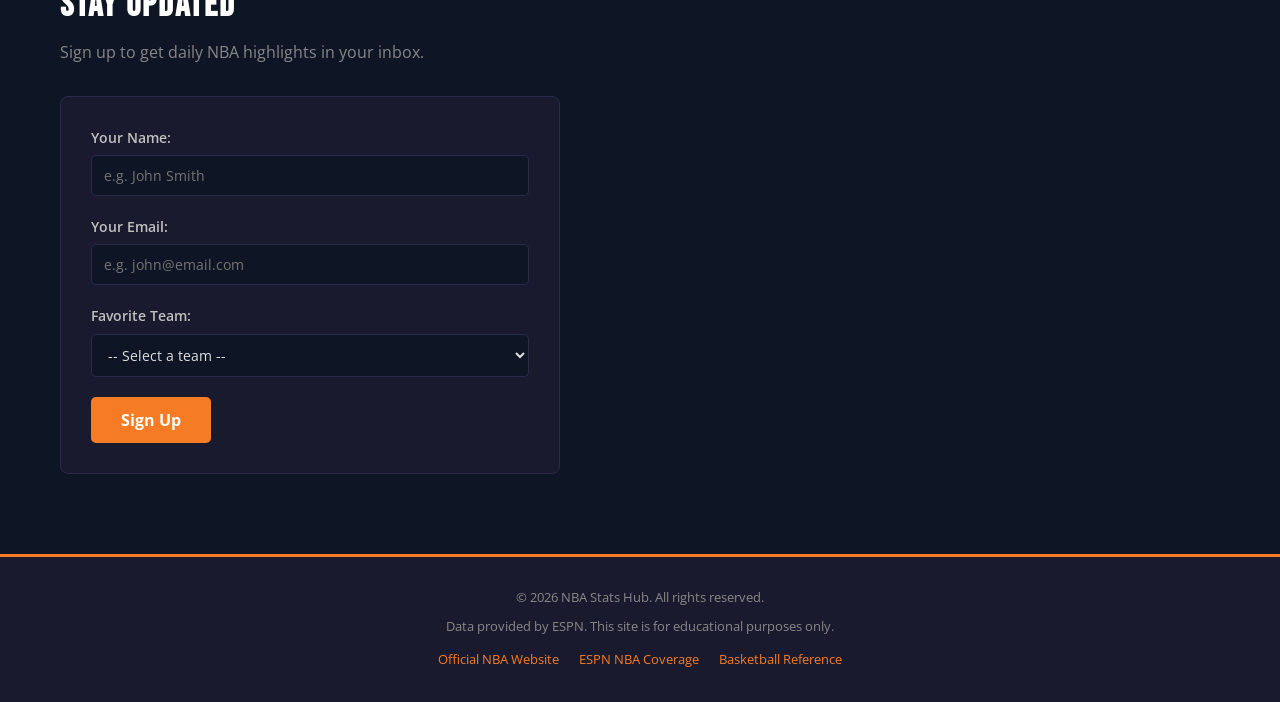
==== commit 9223a162: "small changes" ====
--- a/index.html
+++ b/index.html
@@ -141,7 +141,7 @@
         <footer>
             <div class="footer-content">
                 <p>&copy; 2026 NBA Stats Hub. All rights reserved.</p>
-                <p>Data provided by ESPN. THis site is for educational purposes only.</p>
+                <p>Data provided by ESPN. This site is for educational purposes only.</p>
                 <ul class="footer-links">
                     <li>
                         <a href="https://www.nba.com" target="_blank" rel="noopener noreferrer">Official NBA Website</a>
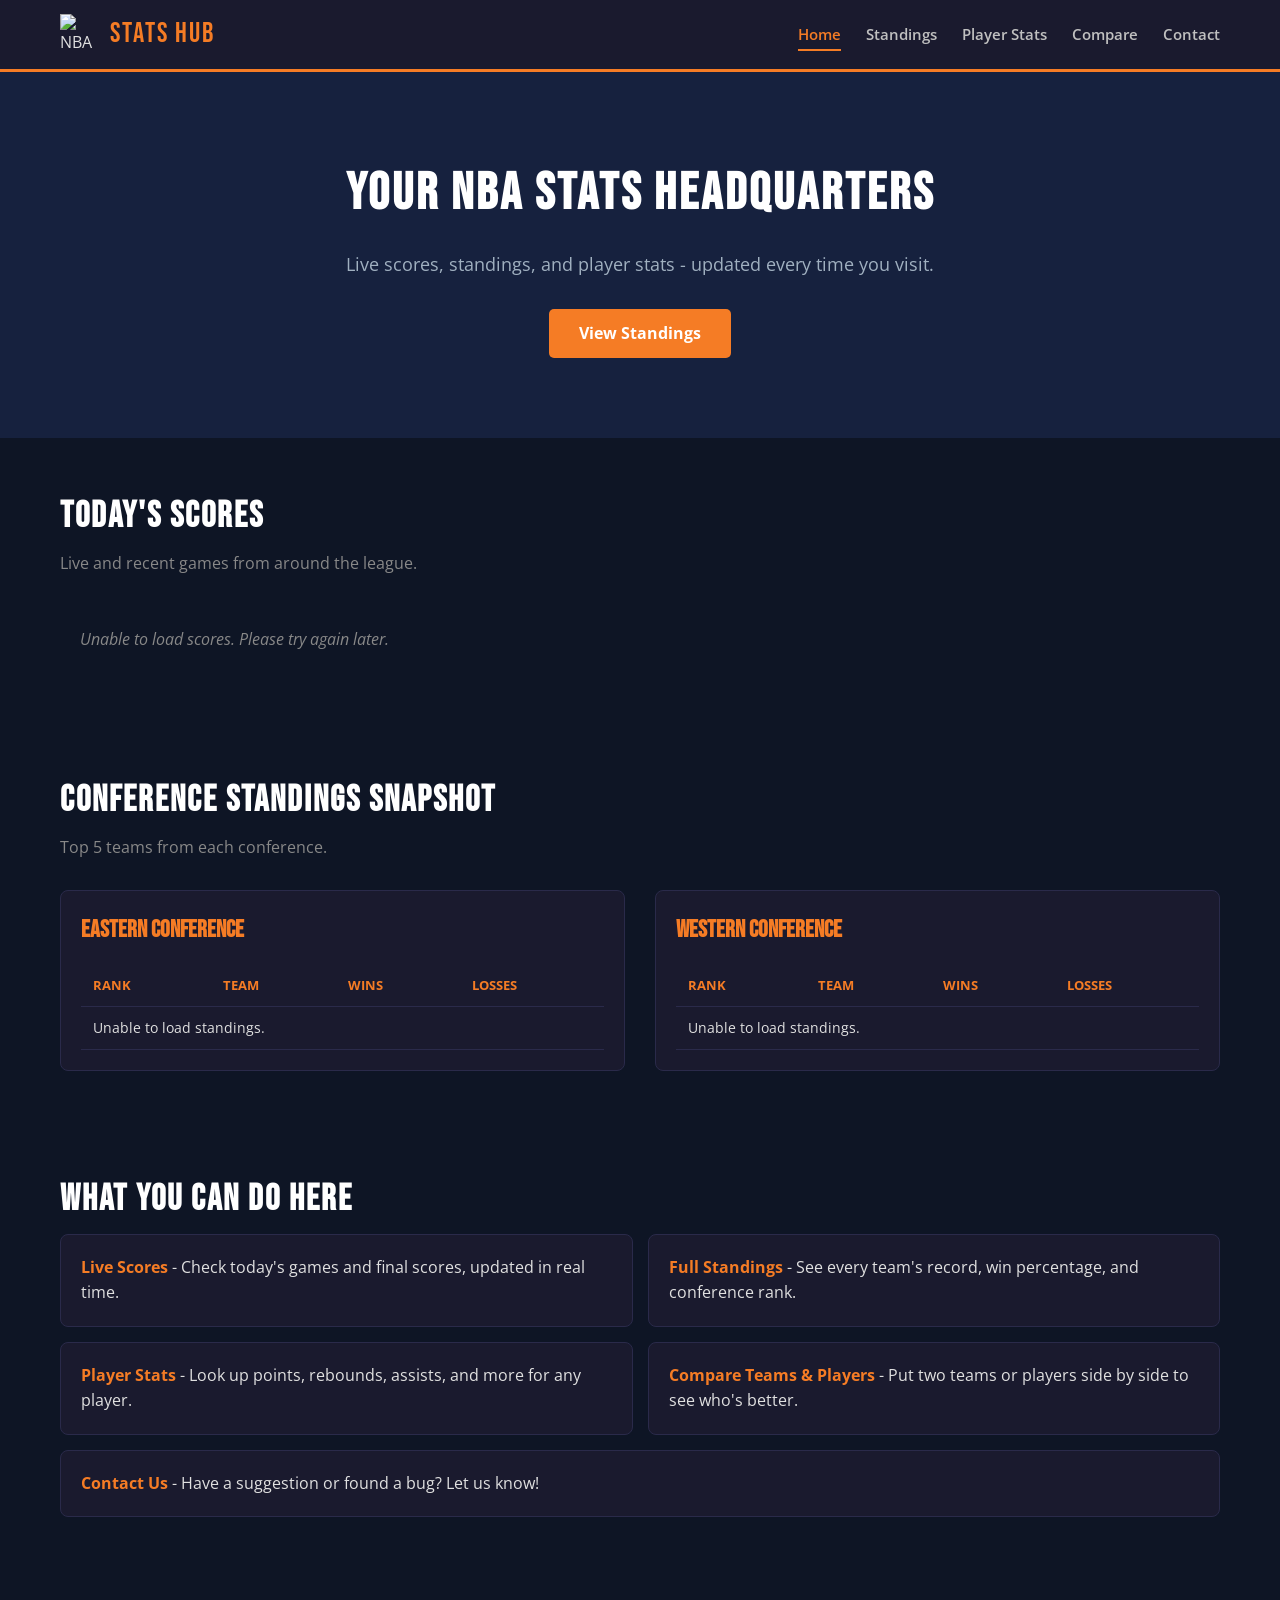
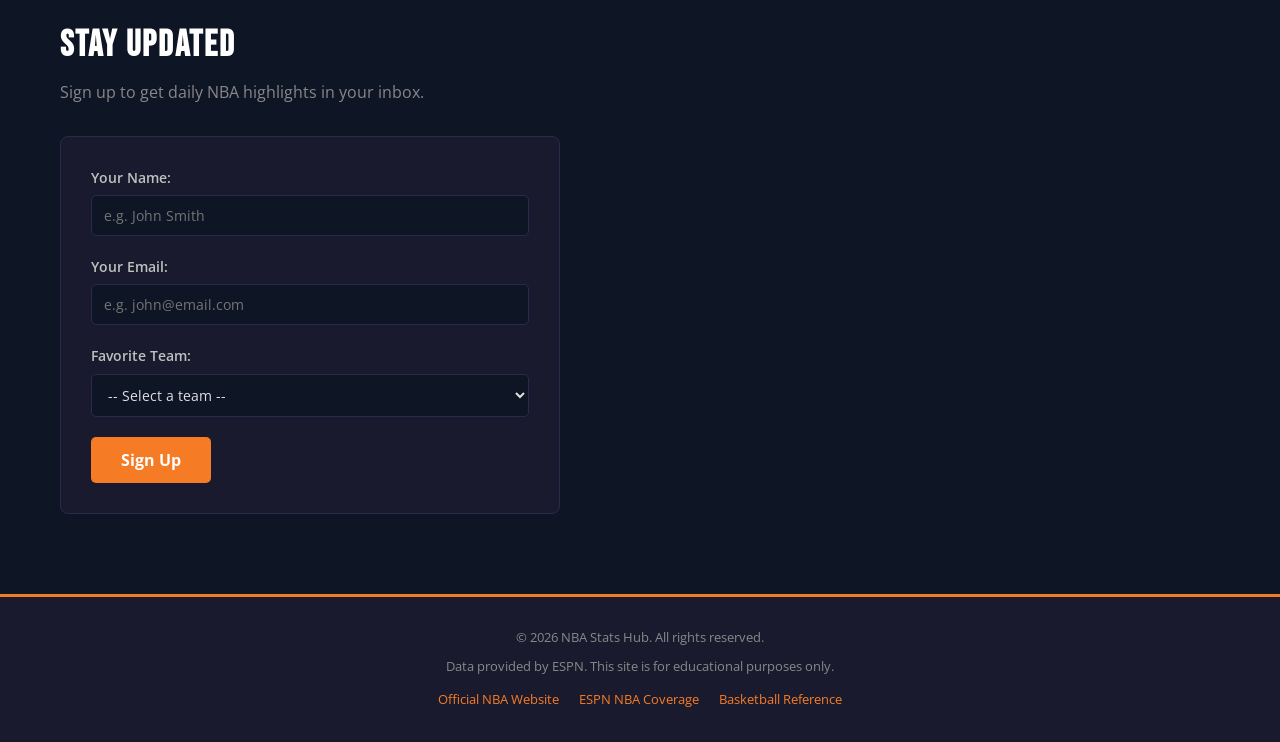
==== commit 572bc228: "Added new standings.html page" ====
--- a/index.html
+++ b/index.html
@@ -55,7 +55,7 @@
             </section>
             <section class="section" id="standings-section">
                 <h2 class="section-title">Conference Standings Snapshot</h2>
-                <p class="section-subtitle">Top teams from each conference.</p>
+                <p class="section-subtitle">Top 5 teams from each conference.</p>
                 <div class="standings-wrapper">
                     <div class="standings-box">
                         <h3>Eastern Conference</h3>
--- a/styles.css
+++ b/styles.css
@@ -36,6 +36,7 @@
     display: flex;
     justify-content: space-between;
     align-items: center;
+    flex-wrap: wrap;
 }
 
 .logo {
@@ -76,17 +77,16 @@
     font-weight: 600;
     color: #c0c0c0;
     padding: 5px 0;
-    transition: color 0.3s;
 }
 
 .nav-link:hover,
-.nav-link:active {
+.nav-link.active {
     color: #f57c25;
     border-bottom: 2px solid #f57c25;
 }
 
 .hero {
-    background: linear-gradient(135deg, #1a1a2e 0%, #16213e 50%, #0f3460 100%);
+    background: #16213e;
     text-align: center;
     padding: 80px 20px;
 }
@@ -113,7 +113,6 @@
     border-radius: 5px;
     font-weight: 700;
     font-size: 16px;
-    transition: background-color 0.3s;
 }
 
 .hero-btn:hover {
@@ -145,14 +144,13 @@
     gap: 15px;
 }
 
-.scored-card {
+.score-card {
     background-color: #1a1a2e;
     border: 1px solid #2a2a4a;
     border-radius: 8px;
     padding: 20px;
     min-width: 250px;
     text-align: center;
-    transition: border-color 0.3s;
 }
 
 .score-card:hover {
@@ -207,17 +205,13 @@
     font-weight: 700;
 }
 
-.loading-msg {
-    color: #888;
-    font-style: italic;
-}
-
+.loading-msg,
 .no-games-msg {
     color: #888;
     font-style: italic;
-    text-align: center;
     padding: 20px;
 }
+
 
 .standings-wrapper {
     display: flex;
@@ -238,7 +232,6 @@
     font-size: 24px;
     color: #f57c25;
     margin-bottom: 15px;
-    letter-spacing: 1px;
 }
 
 .standings-table {
@@ -269,8 +262,8 @@
 
 .features-list {
     list-style: none;
-    display: grid;
-    grid-template-columns: 1fr 1fr;
+    display: flex;
+    flex-wrap: wrap;
     gap: 15px;
 }
 
@@ -279,7 +272,7 @@
     border: 1px solid #2a2a4a;
     border-radius: 8px;
     padding: 20px;
-    transition: border-color 0.3s;
+    flex: 1 1 45%;
 }
 
 .features-list li:hover {
@@ -338,7 +331,6 @@
     font-weight: 700;
     cursor: pointer;
     font-family: "Open Sans", sans-serif;
-    transition: background-color 0.3s;
 }
 
 .form-btn:hover {
@@ -392,7 +384,6 @@
 .footer-links a {
     color: #f57c25;
     font-size: 13px;
-    transition: color 0.3s;
 }
 
 .footer-links a:hover {
@@ -411,10 +402,6 @@
 
     #nav-menu.open {
         display: block;
-    }
-
-    .header-container {
-        flex-wrap: wrap;
     }
 
     .nav-list {
@@ -431,15 +418,11 @@
     }
 
     .hero h1 {
-        font-size: 36px;
-    }
-
-    .hero p {
-        font-size: 16px;
-    }
-
-    .features-list {
-        grid-template-columns: 1fr;
+        font-size: 32px;
+    }
+
+    .features-list li {
+        flex: 1 1 100%;
     }
 
     .standings-wrapper {
@@ -451,17 +434,3 @@
         gap: 8px;
     }
 }
-
-@media (max-width: 480px) {
-    .hero h1 {
-        font-size: 28px;
-    }
-
-    .section-title {
-        font-size: 28px;
-    }
-
-    .score-card {
-        min-width: 100%
-    }
-}
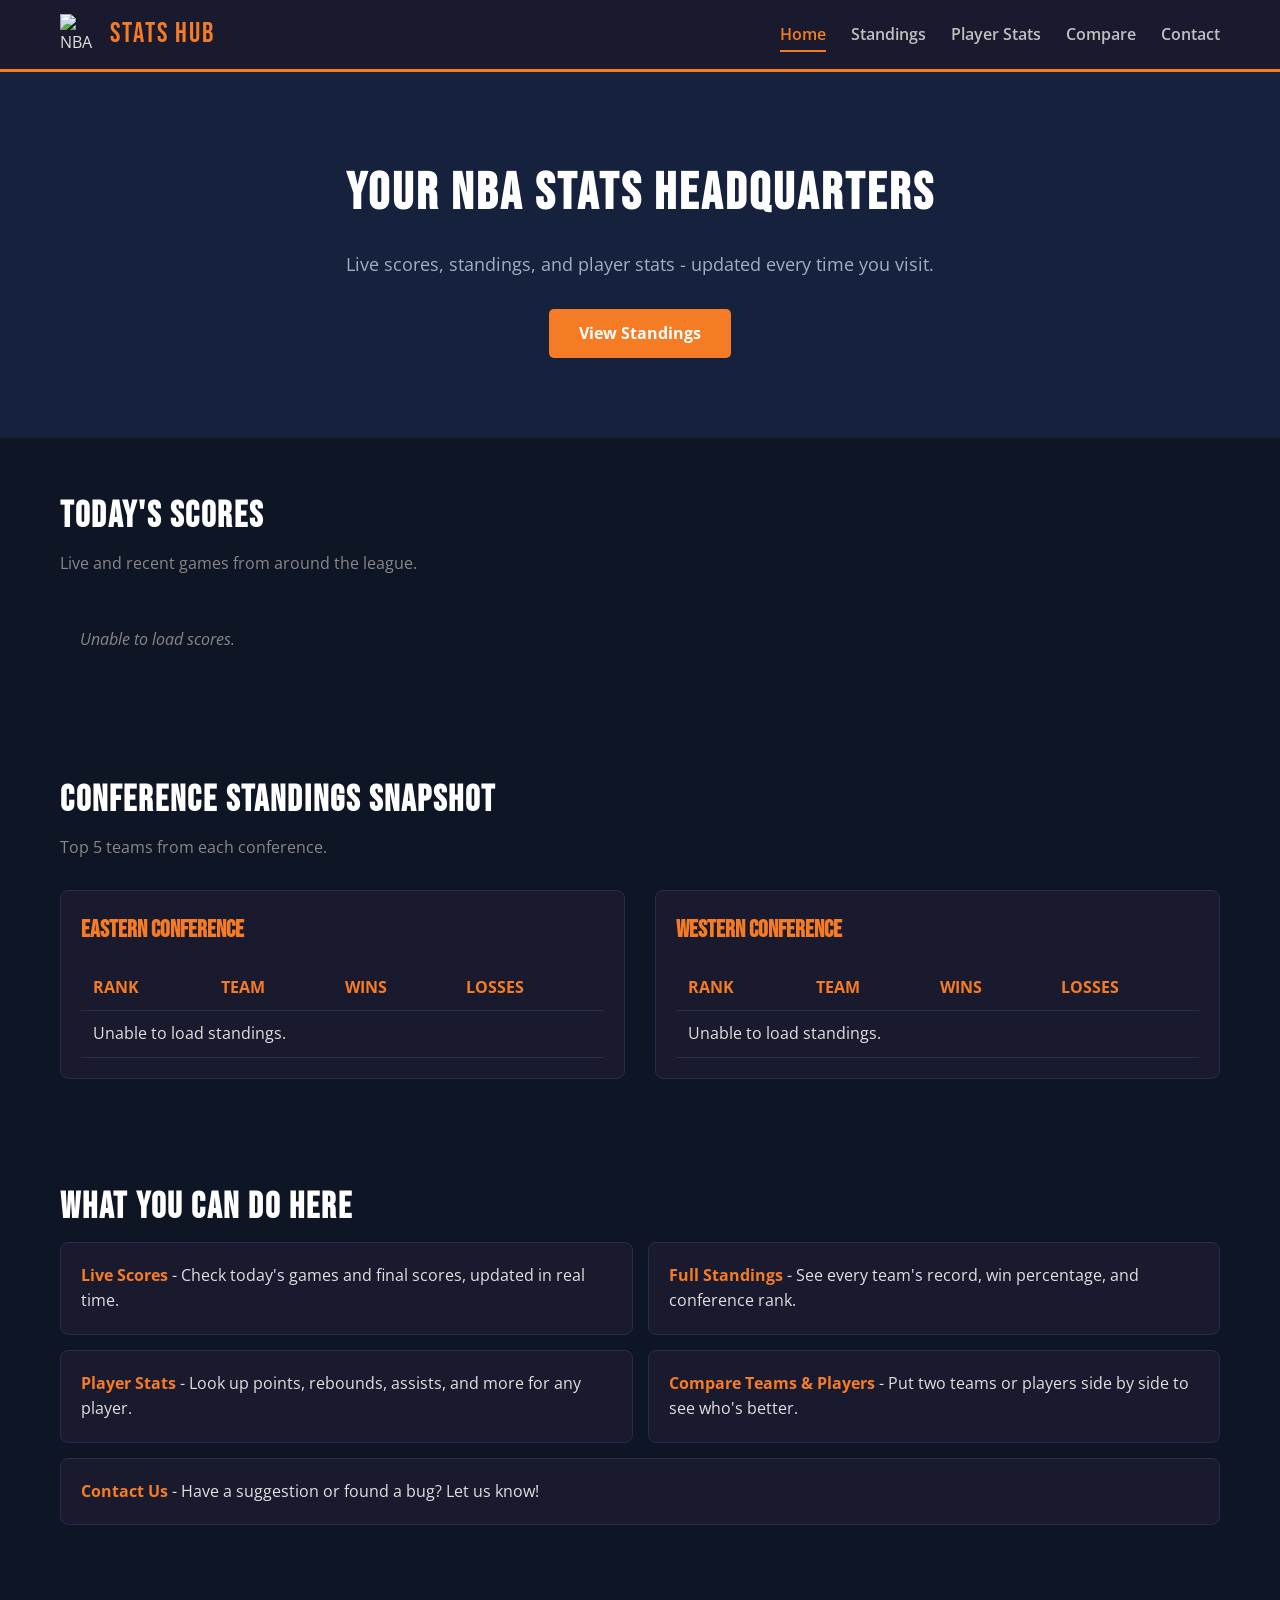
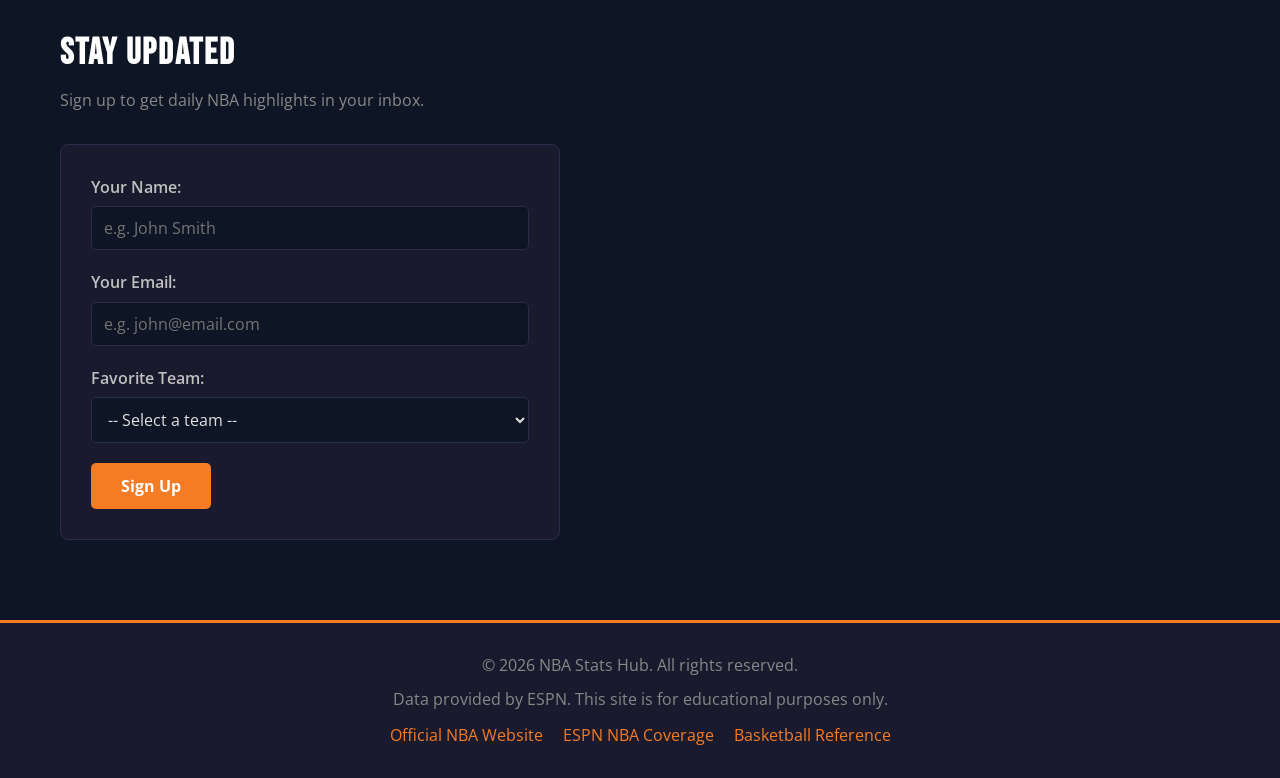
==== commit f47061b1: "minor error fixes" ====
--- a/index.html
+++ b/index.html
@@ -16,7 +16,7 @@
                     <img src="https://cdn.nba.com/logos/leagues/logo-nba.svg" alt="NBA Stats Hub Logo" class="logo-img">
                     <span class="logo-text">Stats Hub</span>
                 </div>
-                <button class="hamburger" id="hamburger" aria-label="Toggle navigation menu">&#9776</button>
+                <button type="button" class="hamburger" id="hamburger" aria-label="Toggle navigation menu">&#9776;</button>
                 <nav id="nav-menu">
                     <ul class="nav-list">
                         <li>
@@ -62,10 +62,10 @@
                         <table class="standings-table">
                             <thead>
                                 <tr>
-                                    <th>Rank</th>
-                                    <th>Team</th>
-                                    <th>Wins</th>
-                                    <th>Losses</th>
+                                    <th scope="col">Rank</th>
+                                    <th scope="col">Team</th>
+                                    <th scope="col">Wins</th>
+                                    <th scope="col">Losses</th>
                                 </tr>
                             </thead>
                             <tbody id="east-standings">
@@ -80,10 +80,10 @@
                         <table class="standings-table">
                             <thead>
                                 <tr>
-                                    <th>Rank</th>
-                                    <th>Team</th>
-                                    <th>Wins</th>
-                                    <th>Losses</th>
+                                    <th scope="col">Rank</th>
+                                    <th scope="col">Team</th>
+                                    <th scope="col">Wins</th>
+                                    <th scope="col">Losses</th>
                                 </tr>
                             </thead>
                             <tbody id="west-standings">
--- a/styles.css
+++ b/styles.css
@@ -73,7 +73,7 @@
 }
 
 .nav-link {
-    font-size: 15px;
+    font-size: 16px;
     font-weight: 600;
     color: #c0c0c0;
     padding: 5px 0;
@@ -119,6 +119,11 @@
     background-color: #d4691e;
 }
 
+.hero-content {
+    max-width: 800px;
+    margin: 0 auto;
+}
+
 .section {
     max-width: 1200px;
     margin: 0 auto;
@@ -178,12 +183,12 @@
 
 .score-card .team-name {
     font-weight: 700;
-    font-size: 14px;
+    font-size: 16px;
 }
 
 .score-card .vs {
     font-family: "Bebas Neue";
-    font-size: 20px;
+    font-size: 24px;
     color: #f57c25;
 }
 
@@ -195,7 +200,7 @@
 }
 
 .score-card .status {
-    font-size: 12px;
+    font-size: 16px;
     color: #888;
     text-transform: uppercase;
 }
@@ -248,12 +253,12 @@
 
 .standings-table th {
     color: #f57c25;
-    font-size: 13px;
+    font-size: 16px;
     text-transform: uppercase;
 }
 
 .standings-table td {
-    font-size: 14px;
+    font-size: 16px;
 }
 
 .standings-table tbody tr:hover {
@@ -299,7 +304,7 @@
     display: block;
     margin-bottom: 6px;
     font-weight: 600;
-    font-size: 14px;
+    font-size: 16px;
     color: #c0c0c0;
 }
 
@@ -311,7 +316,7 @@
     border-radius: 5px;
     background-color: #0e1525;
     color: #e0e0e0;
-    font-size: 14px;
+    font-size: 16px;
     font-family: "Open Sans", sans-serif;
 }
 
@@ -368,7 +373,7 @@
 }
 
 .footer-content p {
-    font-size: 13px;
+    font-size: 16px;
     color: #888;
     margin-bottom: 8px;
 }
@@ -383,11 +388,188 @@
 
 .footer-links a {
     color: #f57c25;
-    font-size: 13px;
+    font-size: 16px;
 }
 
 .footer-links a:hover {
     color: #ffffff;
+}
+
+.page-header {
+    background-color: #16213e;
+    text-align: center;
+    padding: 50px 20px;
+}
+
+.page-header h1 {
+    font-family: "Bebas Neue";
+    font-size: 42px;
+    color: #ffffff;
+    letter-spacing: 3px;
+    margin-bottom: 10px;
+}
+
+.page-header p {
+    font-size: 16px;
+    color: #a0b0c0;
+}
+
+.table-wrapper {
+    overflow-x: auto;
+}
+
+.full-table {
+    min-width: 700px;
+}
+
+.leaders-wrapper {
+    display: flex;
+    flex-wrap: wrap;
+    gap: 30px;
+}
+
+.leaders-wrapper .standings-box {
+    flex: 1 1 350px;
+}
+
+.compare-toggle {
+    display: flex;
+    gap: 15px;
+    margin-bottom: 10px;
+    flex-wrap: wrap;
+}
+
+.compare-mode-btn {
+    background-color: #1a1a2e;
+    border: 1px solid #2a2a4a;
+}
+
+.compare-mode-btn:hover {
+    background-color: #2a2a4a;
+}
+
+.compare-mode-btn.active-btn {
+    background-color: #f57c25;
+    border-color: #f57c25;
+}
+
+.compare-selectors {
+    display: flex;
+    align-items: flex-end;
+    gap: 20px;
+    flex-wrap: wrap;
+    margin-bottom: 20px;
+}
+
+.compare-pick {
+    flex: 1 1 250px;
+}
+
+.compare-pick label {
+    display: block;
+    margin-bottom: 6px;
+    font-weight: 600;
+    color: #c0c0c0;
+}
+
+.compare-dropdown,
+.compare-input {
+    width: 100%;
+    padding: 10px 12px;
+    border: 1px solid #2a2a4a;
+    border-radius: 5px;
+    background-color: #0e1525;
+    color: #e0e0e0;
+    font-size: 16px;
+    font-family: "Open Sans", sans-serif;
+}
+
+.compare-dropdown:focus,
+.compare-input:focus {
+    outline: none;
+    border-color: #f57c25;
+}
+
+.compare-vs {
+    font-family: "Bebas Neue";
+    font-size: 28px;
+    color: #f57c25;
+    padding-bottom: 10px;
+}
+
+.compare-table {
+    margin-top: 20px;
+}
+
+.how-it-works-list {
+    list-style: decimal inside;
+    background-color: #1a1a2e;
+    border: 1px solid #2a2a4a;
+    border-radius: 8px;
+    padding: 20px 30px;
+}
+
+.how-it-works-list li {
+    padding: 6px 0;
+    font-size: 16px;
+}
+
+.how-it-works-list li strong {
+    color: #f57c25;
+}
+
+.faq-list {
+    background-color: #1a1a2e;
+    border: 1px solid #2a2a4a;
+    border-radius: 8px;
+    padding: 20px 30px;
+}
+
+.faq-list dt {
+    color: #f57c25;
+    font-size: 16px;
+    margin-top: 15px;
+}
+
+.faq-list dt:first-child {
+    margin-top: 0;
+}
+
+.faq-list dd {
+    margin-left: 0;
+    padding: 5px 0 10px;
+    color: #c0c0c0;
+}
+
+.faq-list dd a {
+    color: #f57c25;
+    text-decoration: underline;
+}
+
+.form-group textarea {
+    width: 100%;
+    padding: 10px 12px;
+    border: 1px solid #2a2a4a;
+    border-radius: 5px;
+    background-color: #0e1525;
+    color: #e0e0e0;
+    font-size: 16px;
+    font-family: "Open Sans", sans-serif;
+    resize: vertical;
+}
+
+.form-group textarea:focus {
+    outline: none;
+    border-color: #f57c25;
+}
+
+a:focus,
+button:focus,
+input:focus,
+select:focus,
+textarea:focus {
+    outline: 2px solid #f57c25;
+    outline-offset: 2px;
 }
 
 @media (max-width: 768px) {
@@ -397,7 +579,7 @@
 
     #nav-menu {
         display: none;
-        width: 100%
+        width: 100%;
     }
 
     #nav-menu.open {
@@ -433,4 +615,18 @@
         flex-direction: column;
         gap: 8px;
     }
-}
+
+    .page-header h1 {
+        font-size: 28px;
+    }
+
+    .compare-selectors {
+        flex-direction: column;
+        align-items: stretch;
+    }
+
+    .compare-vs {
+        text-align: center;
+        padding-bottom: 0;
+    }
+}
